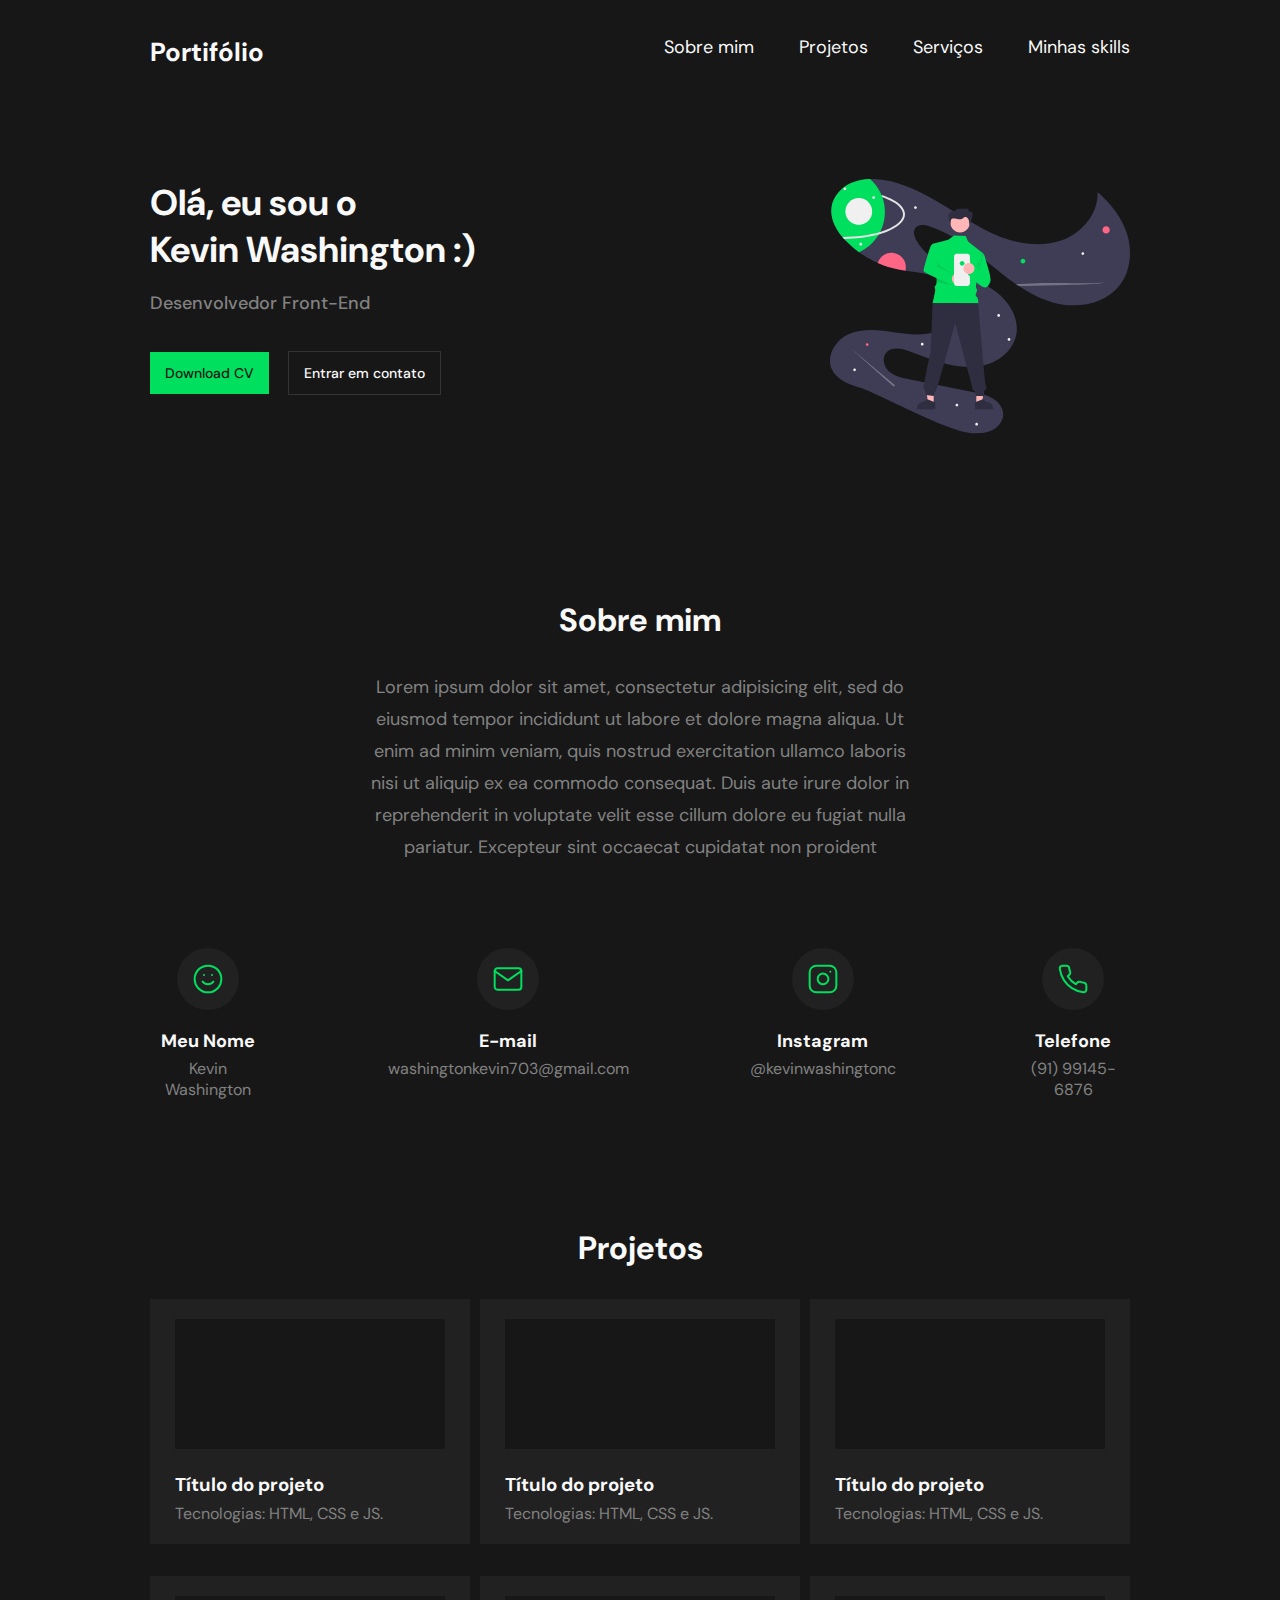
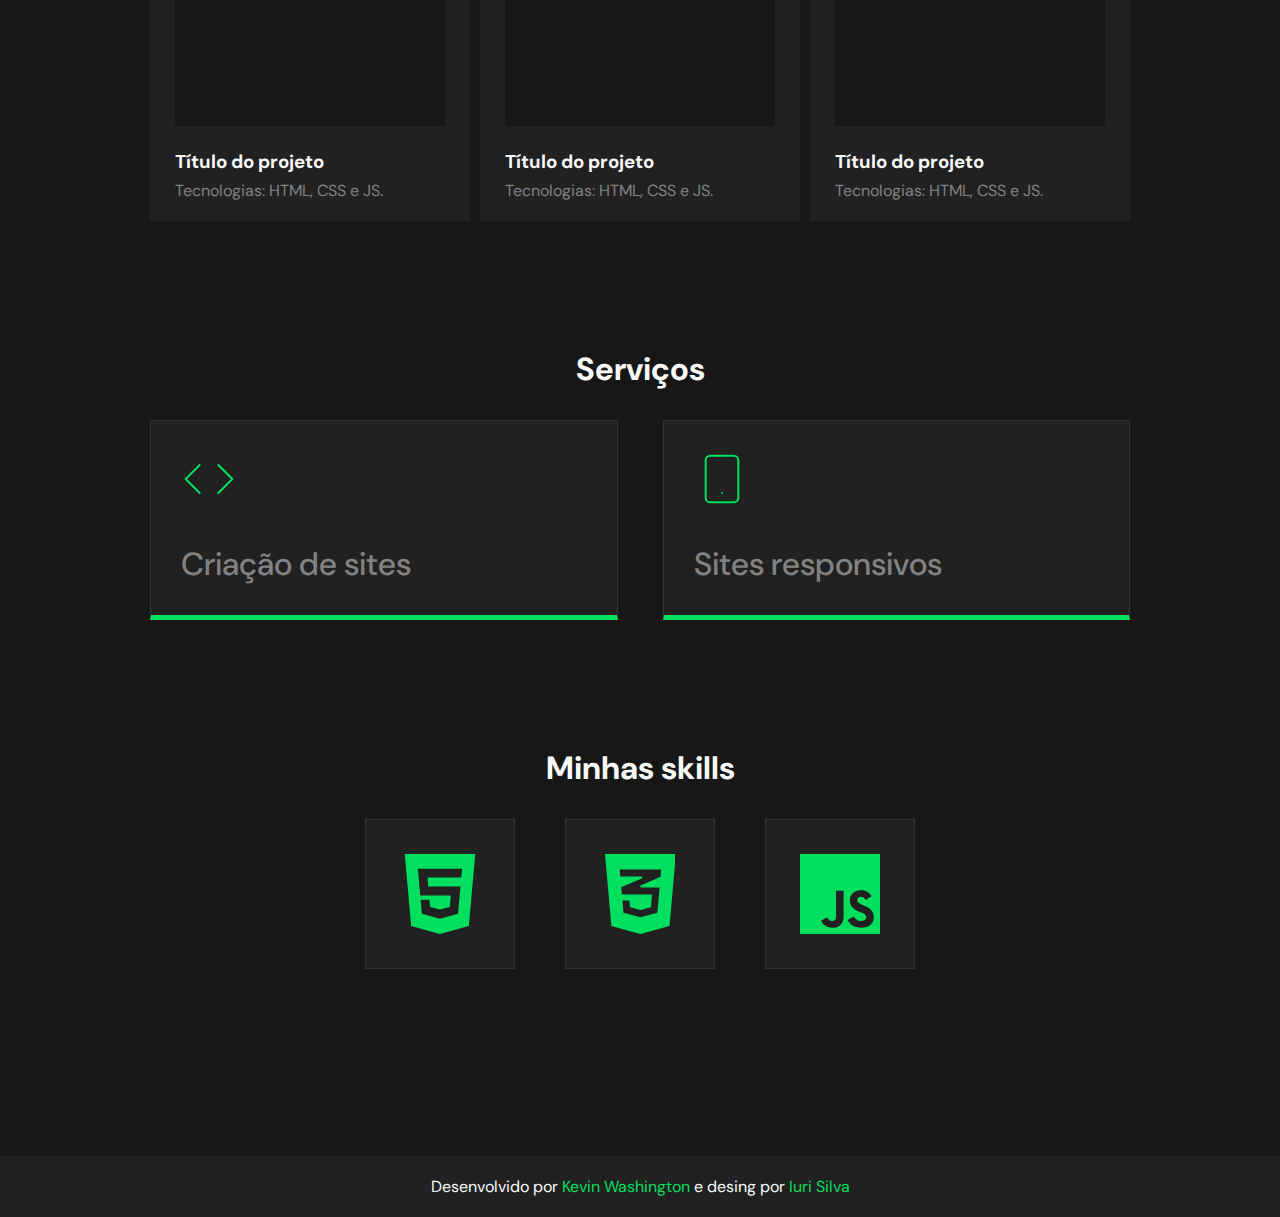
==== desafio9/index.html @ eeb099f7 "Desktop Version" ====
<!DOCTYPE html>
<html lang="pt-br">
    <head>
        <meta charset="UTF-8">
        <meta http-equiv="X-UA-Compatible" content="IE=edge">
        <meta name="viewport" content="width=device-width, initial-scale=1.0">
        <title>Portifólio</title>
        <link rel="stylesheet" href="./assets/css/style.css">
    </head>
    <body>
        <header>
            <div class="container">
                <div class="logo">
                    <a href="#">Portifólio</a>
                </div>
                <div class="menu">
                    <ul>
                        <li><a href="#">Sobre mim</a></li>
                        <li><a href="#">Projetos</a></li>
                        <li><a href="#">Serviços</a></li>
                        <li><a href="#">Minhas skills</a></li>
                    </ul>
                </div>
            </div>
        </header>
        <main>
            <div class="container">
                <section class="banner">
                    <div class="left">
                        <h1>Olá, eu sou o <br> Kevin Washington :)</h1>
                        <p>Desenvolvedor Front-End</p>
                        <div class="banner--buttons">
                            <a href="#">Download CV</a>
                            <a href="#">Entrar em contato</a>
                        </div>
                    </div>
                    <div class="right">
                        <svg width="300" height="255" viewBox="0 0 300 255" fill="none" xmlns="http://www.w3.org/2000/svg">
                            <g clip-path="url(#clip0_13190_20)">
                            <path d="M289.501 106.533C274.498 125.718 246.189 130.112 222.766 123.43C215.101 121.19 207.708 118.112 200.718 114.251C196.658 112.046 192.695 109.628 188.814 107.051C187.858 106.42 186.903 105.779 185.958 105.125C185.314 104.684 184.672 104.239 184.032 103.787C176.016 98.1477 168.314 91.9608 160.741 85.8095C141.837 70.4539 122.415 54.6256 99.189 47.2991C94.404 45.7904 88.2138 45.0846 85.2547 49.138C82.6874 52.6572 84.2543 57.6397 86.4267 61.4147C94.4849 75.3976 109.112 84.2264 123.752 91.0155C138.392 97.8046 153.9 103.305 166.627 113.231C179.353 123.158 189.069 138.934 186.466 154.86C184.223 168.583 173.018 179.733 159.99 184.593C146.962 189.449 132.432 188.773 118.889 185.619C105.347 182.463 92.4906 176.956 79.4206 172.209C71.5405 169.344 61.2388 167.363 56.01 173.919C51.5942 179.458 54.1323 188.196 59.5098 192.807C64.8873 197.417 72.1654 198.961 79.1098 200.347C100.672 204.653 122.234 208.958 143.796 213.261C150.41 214.579 157.18 215.958 162.942 219.468C168.705 222.974 173.354 229.099 173.189 235.843C173.024 242.49 168.158 248.363 162.195 251.306C156.234 254.245 149.351 254.698 142.711 254.381C117.828 253.19 46.4885 213.656 29.3782 208.603C18.3835 205.359 6.36263 200.593 1.72639 190.11C-4.04615 177.059 5.45287 161.27 18.4191 155.31C31.3822 149.346 46.4108 150.667 60.5394 152.674C74.668 154.681 89.2627 157.236 103.016 153.422C116.769 149.608 129.369 137.176 128.013 122.97C126.831 110.609 115.697 101.295 103.98 97.1894C94.8087 93.9745 85.0507 93.1004 75.4159 91.6532C72.7416 91.255 70.0772 90.8082 67.4386 90.2579C60.6812 88.8421 54.0896 86.7263 47.7706 83.9447C41.1396 81.0319 34.84 77.4165 28.98 73.1605C24.306 69.7708 19.9381 65.9781 15.9263 61.8259C15.3144 61.1913 14.7089 60.5428 14.11 59.8801C13.5402 59.2456 12.9768 58.5981 12.4265 57.9376C5.26509 49.3808 -0.0251454 38.8427 1.56137 27.984C3.14441 17.1545 11.5848 8.13795 21.6341 3.80613C27.4422 1.30352 33.7068 0.183336 40.0491 0.0214599C44.6866 -0.0712236 49.3228 0.262568 53.8992 1.01862C75.0759 4.40508 94.4816 14.694 112.809 25.8343C131.134 36.9746 148.992 49.2028 168.912 57.1444C188.833 65.0893 211.509 68.4531 231.717 61.269C251.926 54.0882 268.528 34.4947 267.541 13.0719C280.944 24.6137 292.334 39.1211 297.378 56.0728C302.422 73.0245 300.395 92.5986 289.501 106.533Z" fill="#3F3D56"/>
                            <path d="M192.928 84.3932C194.229 84.3932 195.284 83.3383 195.284 82.037C195.284 80.7357 194.229 79.6808 192.928 79.6808C191.627 79.6808 190.572 80.7357 190.572 82.037C190.572 83.3383 191.627 84.3932 192.928 84.3932Z" fill="#00DF5E"/>
                            <path d="M276.132 54.5996C278.144 54.5996 279.775 52.9686 279.775 50.9567C279.775 48.9448 278.144 47.3138 276.132 47.3138C274.121 47.3138 272.49 48.9448 272.49 50.9567C272.49 52.9686 274.121 54.5996 276.132 54.5996Z" fill="#FF6584"/>
                            <path d="M37.2027 166.911C37.9461 166.911 38.5487 166.309 38.5487 165.565C38.5487 164.822 37.9461 164.219 37.2027 164.219C36.4594 164.219 35.8568 164.822 35.8568 165.565C35.8568 166.309 36.4594 166.911 37.2027 166.911Z" fill="#FF6584"/>
                            <path d="M75.8368 88.1892C75.8377 89.3567 75.6964 90.52 75.416 91.6533C72.7417 91.2551 70.0773 90.8083 67.4387 90.2579C60.6813 88.8422 54.0897 86.7264 47.7707 83.9448C48.7869 80.6639 50.9458 77.8561 53.8555 76.0311C56.7652 74.2061 60.2328 73.485 63.6289 73.9986C67.0249 74.5122 70.1242 76.2264 72.3642 78.8302C74.6042 81.4339 75.8363 84.7545 75.8368 88.1892Z" fill="#FF6584"/>
                            <path d="M252.822 75.9673C253.582 75.9673 254.199 75.351 254.199 74.5907C254.199 73.8304 253.582 73.2141 252.822 73.2141C252.062 73.2141 251.446 73.8304 251.446 74.5907C251.446 75.351 252.062 75.9673 252.822 75.9673Z" fill="#F0F0F0"/>
                            <path d="M126.882 227.484C127.643 227.484 128.259 226.867 128.259 226.107C128.259 225.347 127.643 224.73 126.882 224.73C126.122 224.73 125.506 225.347 125.506 226.107C125.506 226.867 126.122 227.484 126.882 227.484Z" fill="#F0F0F0"/>
                            <path d="M146.631 246.585C147.391 246.585 148.008 245.969 148.008 245.208C148.008 244.448 147.391 243.832 146.631 243.832C145.871 243.832 145.255 244.448 145.255 245.208C145.255 245.969 145.871 246.585 146.631 246.585Z" fill="#F0F0F0"/>
                            <path d="M24.5764 192.195C25.3366 192.195 25.9529 191.578 25.9529 190.818C25.9529 190.058 25.3366 189.441 24.5764 189.441C23.8161 189.441 23.1998 190.058 23.1998 190.818C23.1998 191.578 23.8161 192.195 24.5764 192.195Z" fill="#F0F0F0"/>
                            <path d="M92.2407 166.618C93.001 166.618 93.6173 166.002 93.6173 165.242C93.6173 164.481 93.001 163.865 92.2407 163.865C91.4804 163.865 90.8641 164.481 90.8641 165.242C90.8641 166.002 91.4804 166.618 92.2407 166.618Z" fill="#F0F0F0"/>
                            <path d="M85.4419 29.9943C86.2022 29.9943 86.8185 29.3779 86.8185 28.6177C86.8185 27.8574 86.2022 27.2411 85.4419 27.2411C84.6817 27.2411 84.0653 27.8574 84.0653 28.6177C84.0653 29.3779 84.6817 29.9943 85.4419 29.9943Z" fill="#F0F0F0"/>
                            <path d="M168.646 137.804C169.407 137.804 170.023 137.188 170.023 136.427C170.023 135.667 169.407 135.051 168.646 135.051C167.886 135.051 167.27 135.667 167.27 136.427C167.27 137.188 167.886 137.804 168.646 137.804Z" fill="#F0F0F0"/>
                            <path d="M179.007 161.762C179.767 161.762 180.383 161.146 180.383 160.385C180.383 159.625 179.767 159.009 179.007 159.009C178.246 159.009 177.63 159.625 177.63 160.385C177.63 161.146 178.246 161.762 179.007 161.762Z" fill="#F0F0F0"/>
                            <path d="M54.9224 33.0119C54.9325 39.9624 53.2902 46.8158 50.1309 53.0069C49.7133 53.8227 49.2708 54.6246 48.8035 55.4124C44.177 63.2253 37.2551 69.4226 28.9801 73.1605C24.3061 69.7709 19.9382 65.9781 15.9264 61.8259C15.3145 61.1914 14.709 60.5428 14.1101 59.8802C13.5403 59.2456 12.9769 58.5981 12.4266 57.9376C5.26519 49.3808 -0.0250406 38.8427 1.56148 27.984C3.14451 17.1545 11.5849 8.13796 21.6342 3.80614C27.4423 1.30353 33.7069 0.183361 40.0492 0.0214844C45.0082 4.40091 48.9176 9.84065 51.4874 15.9372C51.8112 16.7045 52.109 17.4815 52.3907 18.2682C54.0709 23.002 54.9272 27.9888 54.9224 33.0119Z" fill="#00DF5E"/>
                            <path d="M74.9951 35.2781C74.9951 42.0219 68.41 48.2768 56.4506 52.8968C54.058 53.8227 51.497 54.6612 48.8035 55.4123C38.7218 58.2225 26.7235 59.7798 14.1101 59.8801C13.5403 59.2456 12.9769 58.5981 12.4266 57.9376C12.5626 57.9408 12.6985 57.9408 12.8345 57.9408C26.5325 57.9408 39.528 56.2055 50.1309 53.0068C52.0895 52.4144 53.9674 51.7733 55.7512 51.0838C66.7459 46.8394 73.0525 41.0766 73.0525 35.2781C73.0525 29.4797 66.7458 23.7202 55.7512 19.4725C54.6634 19.0516 53.5433 18.6502 52.3907 18.2682C52.109 17.4814 51.8112 16.7044 51.4874 15.9371C53.2097 16.4746 54.8641 17.0487 56.4506 17.6595C68.41 22.2794 74.9951 28.5376 74.9951 35.2781Z" fill="#E4E4E4"/>
                            <path d="M14.8638 11.2167C15.624 11.2167 16.2404 10.6004 16.2404 9.84009C16.2404 9.07982 15.624 8.4635 14.8638 8.4635C14.1035 8.4635 13.4872 9.07982 13.4872 9.84009C13.4872 10.6004 14.1035 11.2167 14.8638 11.2167Z" fill="#F0F0F0"/>
                            <path d="M43.6778 19.958C44.4381 19.958 45.0544 19.3417 45.0544 18.5814C45.0544 17.8212 44.4381 17.2048 43.6778 17.2048C42.9175 17.2048 42.3012 17.8212 42.3012 18.5814C42.3012 19.3417 42.9175 19.958 43.6778 19.958Z" fill="#F0F0F0"/>
                            <path d="M28.7851 45.8894C36.1784 45.8894 42.1718 39.896 42.1718 32.5028C42.1718 25.1095 36.1784 19.1161 28.7851 19.1161C21.3919 19.1161 15.3985 25.1095 15.3985 32.5028C15.3985 39.896 21.3919 45.8894 28.7851 45.8894Z" fill="#F0F0F0"/>
                            <path opacity="0.3" d="M276.004 103.354C272.999 104.241 266.375 104.895 259.091 105.296C251.81 105.694 243.823 105.869 235.936 106.038C222.131 106.335 208.327 106.634 194.525 106.934C192.627 106.976 190.724 107.015 188.814 107.051C187.859 106.42 186.904 105.779 185.958 105.125C187.651 105.134 189.345 105.125 191.025 105.092C198.203 104.95 204.279 104.39 211.201 104.124C221.853 103.713 233.352 104.037 244.454 104.202C255.555 104.37 268.204 104.309 276.004 103.354Z" fill="#F0F0F0"/>
                            <path opacity="0.3" d="M64.1302 205.411L20.1254 168.752L62.8754 206.879C62.9582 207.018 63.073 207.136 63.2103 207.222C63.3477 207.308 63.5037 207.361 63.6652 207.375C63.8268 207.388 63.9894 207.364 64.1394 207.302C64.2895 207.241 64.4227 207.144 64.5281 207.021C64.6334 206.898 64.7079 206.751 64.7452 206.593C64.7826 206.435 64.7818 206.271 64.7429 206.114C64.704 205.956 64.6281 205.81 64.5216 205.688C64.415 205.566 64.2809 205.471 64.1302 205.411H64.1302Z" fill="#F0F0F0"/>
                            <path d="M30.7277 66.5784C31.4879 66.5784 32.1042 65.9621 32.1042 65.2018C32.1042 64.4415 31.4879 63.8252 30.7277 63.8252C29.9674 63.8252 29.3511 64.4415 29.3511 65.2018C29.3511 65.9621 29.9674 66.5784 30.7277 66.5784Z" fill="#F0F0F0"/>
                            <path d="M146.342 224.709L152.036 224.708L154.745 202.746L146.341 202.746L146.342 224.709Z" fill="#FFB6B6"/>
                            <path d="M144.889 222.849L146.492 222.849L152.749 220.305L156.103 222.849H156.103C157.999 222.849 159.816 223.602 161.156 224.942C162.496 226.282 163.249 228.1 163.249 229.995V230.227L144.89 230.228L144.889 222.849Z" fill="#2F2E41"/>
                            <path d="M103.701 224.709L98.0068 224.708L95.298 202.746L103.702 202.746L103.701 224.709Z" fill="#FFB6B6"/>
                            <path d="M105.153 230.228L86.7933 230.227V229.995C86.7935 228.1 87.5464 226.282 88.8865 224.942C90.2266 223.602 92.0442 222.849 93.9394 222.849H93.9398L97.2935 220.305L103.551 222.849L105.153 222.849L105.153 230.228Z" fill="#2F2E41"/>
                            <path d="M124.103 56.3939L118.337 60.784L103.022 64.8399C103.022 64.8399 108.51 103.354 105.92 105.944C103.33 108.534 105.666 108.603 105.145 111.968C104.625 115.333 102.551 124.216 102.551 124.216H148.261C148.261 124.216 148.629 118.695 146.376 117.499C144.123 116.304 148.453 110.724 146.612 109.791C144.77 108.858 147.36 100.764 147.36 100.764L152.973 74.2647L138.044 62.5838L135.773 57.1131L124.103 56.3939Z" fill="#00DF5E"/>
                            <path d="M131.296 90.8094C132.398 90.8094 133.291 89.9163 133.291 88.8146C133.291 87.7129 132.398 86.8198 131.296 86.8198C130.195 86.8198 129.302 87.7129 129.302 88.8146C129.302 89.9163 130.195 90.8094 131.296 90.8094Z" fill="#F2F2F2"/>
                            <path d="M102.551 124.216L100.666 172.753C100.666 172.753 92.5273 208.602 93.941 209.545C95.3547 210.487 95.9536 216.107 95.9536 216.107L103.965 217.049C103.965 217.049 103.965 213.279 105.85 211.866C107.735 210.452 125.17 144.008 125.17 144.008L142.18 208.25C142.18 208.25 142.606 211.866 144.02 211.866C145.433 211.866 145.905 217.049 145.905 217.049H153.916V211.866C153.916 211.866 157.515 210.724 156.102 206.955C154.688 203.185 148.261 124.216 148.261 124.216H102.551Z" fill="#2F2E41"/>
                            <path d="M130.09 53.5015C135.425 53.5015 139.75 49.1764 139.75 43.8411C139.75 38.5059 135.425 34.1808 130.09 34.1808C124.754 34.1808 120.429 38.5059 120.429 43.8411C120.429 49.1764 124.754 53.5015 130.09 53.5015Z" fill="#FFB6B6"/>
                            <path opacity="0.1" d="M146.611 87.2235L148.496 88.6374L149.439 82.0399L146.611 87.2235Z" fill="black"/>
                            <path d="M103.926 64.8024C103.926 64.8024 101.569 64.3312 100.156 68.5723C98.742 72.8135 93.5584 88.8355 93.5584 91.6629C93.5584 94.4903 125.84 106.966 125.84 106.966L122.481 95.1824L107.695 87.4218L103.926 64.8024Z" fill="#00DF5E"/>
                            <path d="M127.337 105.219C130.377 105.219 132.841 102.755 132.841 99.7149C132.841 96.6752 130.377 94.2111 127.337 94.2111C124.298 94.2111 121.833 96.6752 121.833 99.7149C121.833 102.755 124.298 105.219 127.337 105.219Z" fill="#FFB6B6"/>
                            <path opacity="0.1" d="M107.265 81.5847L107.696 87.4217L121.368 94.598L109.207 86.441L107.265 81.5847Z" fill="black"/>
                            <path d="M140.133 82.4169H139.956V77.558C139.956 77.1887 139.883 76.823 139.742 76.4818C139.6 76.1406 139.393 75.8306 139.132 75.5694C138.871 75.3083 138.561 75.1011 138.22 74.9598C137.878 74.8185 137.513 74.7457 137.143 74.7457H126.849C126.48 74.7457 126.114 74.8185 125.773 74.9598C125.432 75.1011 125.122 75.3083 124.86 75.5694C124.599 75.8305 124.392 76.1406 124.251 76.4818C124.109 76.823 124.037 77.1887 124.037 77.558V104.215C124.037 104.584 124.109 104.95 124.251 105.291C124.392 105.632 124.599 105.942 124.86 106.203C125.122 106.464 125.432 106.672 125.773 106.813C126.114 106.954 126.48 107.027 126.849 107.027H137.143C137.513 107.027 137.878 106.954 138.22 106.813C138.561 106.672 138.871 106.464 139.132 106.203C139.393 105.942 139.6 105.632 139.742 105.291C139.883 104.95 139.956 104.584 139.956 104.215V85.8757H140.133V82.4169Z" fill="#F0F0F0"/>
                            <path d="M152.973 74.2646C152.973 74.2646 154.387 75.2071 155.329 79.4483C156.272 83.6894 162.398 99.7114 160.042 103.481C157.686 107.251 156.99 111.275 148.979 105.62L137.894 95.4703L145.905 87.9305L149.203 90.2867L152.973 74.2646Z" fill="#00DF5E"/>
                            <path d="M132.122 86.6265C133.423 86.6265 134.478 85.5717 134.478 84.2704C134.478 82.9691 133.423 81.9142 132.122 81.9142C130.821 81.9142 129.766 82.9691 129.766 84.2704C129.766 85.5717 130.821 86.6265 132.122 86.6265Z" fill="#00DF5E"/>
                            <path d="M138.943 94.9361C141.982 94.9361 144.447 92.4719 144.447 89.4323C144.447 86.3926 141.982 83.9285 138.943 83.9285C135.903 83.9285 133.439 86.3926 133.439 89.4323C133.439 92.4719 135.903 94.9361 138.943 94.9361Z" fill="#FFB6B6"/>
                            <path opacity="0.1" d="M107.005 99.2012L122.805 106.19L106.566 103.016L107.005 99.2012Z" fill="black"/>
                            <path d="M120.343 45.7662L119.017 40.7183C118.671 39.4012 118.322 38.0575 118.4 36.6979C118.477 35.3383 119.054 33.9353 120.2 33.1987C121.345 32.4622 123.094 32.6361 123.831 33.7813C123.971 31.9528 125.634 30.5463 127.399 30.0481C129.164 29.5498 131.038 29.7469 132.869 29.8309C134.701 29.915 136.635 29.8563 138.216 28.9272C138.336 29.2887 138.329 29.6807 138.194 30.0371C138.059 30.3934 137.805 30.6922 137.475 30.8831C137.868 30.9904 138.287 30.9443 138.647 30.7543C139.008 30.5642 139.282 30.2443 139.416 29.8594C139.428 30.9184 139.037 31.9422 138.321 32.7231C139.004 32.3846 139.787 32.3121 140.52 32.5196C141.253 32.7271 141.882 33.1998 142.286 33.8458C143.093 35.2446 142.641 37.0014 142.169 38.5457L139.746 46.472C139.378 45.2671 139.309 43.995 139.112 42.7507C138.916 41.5064 138.566 40.2357 137.745 39.2807C136.923 38.3256 135.528 37.7724 134.361 38.2467C133.706 38.5127 133.207 39.0525 132.616 39.4399C131.403 40.2348 129.86 40.3488 128.419 40.187C126.978 40.0253 125.574 39.6149 124.133 39.451C123.231 39.3484 122.224 39.3756 121.543 39.9765C121.075 40.4629 120.766 41.0802 120.657 41.7465C120.335 43.0745 120.209 44.4422 120.282 45.8066" fill="#2F2E41"/>
                            </g>
                            <defs>
                            <clipPath id="clip0_13190_20">
                            <rect width="300" height="254.468" fill="white"/>
                            </clipPath>
                            </defs>
                        </svg>
                    </div>
                </section>
                <section class="about">
                    <h2>Sobre mim</h2>
                    <p>Lorem ipsum dolor sit amet, consectetur adipisicing elit, sed do eiusmod tempor incididunt ut labore et dolore magna aliqua. Ut enim ad minim veniam, quis nostrud exercitation ullamco laboris nisi ut aliquip ex ea commodo consequat. Duis aute irure dolor in reprehenderit in voluptate velit esse cillum dolore eu fugiat nulla pariatur. Excepteur sint occaecat cupidatat non proident</p>
                </section>
                <section class="contact">
                    <div class="info-card">
                        <div class="svg">
                            <svg width="32" height="32" viewBox="0 0 32 32" fill="none" xmlns="http://www.w3.org/2000/svg">
                                <path d="M16 29.3333C23.3638 29.3333 29.3333 23.3638 29.3333 16C29.3333 8.63619 23.3638 2.66666 16 2.66666C8.63619 2.66666 2.66666 8.63619 2.66666 16C2.66666 23.3638 8.63619 29.3333 16 29.3333Z" stroke="#00DF5E" stroke-width="2" stroke-linecap="round" stroke-linejoin="round"/>
                                <path d="M10.6667 18.6667C10.6667 18.6667 12.6667 21.3333 16 21.3333C19.3333 21.3333 21.3333 18.6667 21.3333 18.6667" stroke="#00DF5E" stroke-width="2" stroke-linecap="round" stroke-linejoin="round"/>
                                <path d="M12 12H12.0133" stroke="#00DF5E" stroke-width="2" stroke-linecap="round" stroke-linejoin="round"/>
                                <path d="M20 12H20.0133" stroke="#00DF5E" stroke-width="2" stroke-linecap="round" stroke-linejoin="round"/>
                            </svg>
                        </div>
                        <h3>Meu Nome</h3>
                        <p>Kevin Washington</p>
                    </div>
                    <div class="info-card">
                        <div class="svg">
                            <svg width="32" height="32" viewBox="0 0 32 32" fill="none" xmlns="http://www.w3.org/2000/svg">
                                <path d="M5.33333 5.33334H26.6667C28.1333 5.33334 29.3333 6.53334 29.3333 8.00001V24C29.3333 25.4667 28.1333 26.6667 26.6667 26.6667H5.33333C3.86666 26.6667 2.66666 25.4667 2.66666 24V8.00001C2.66666 6.53334 3.86666 5.33334 5.33333 5.33334Z" stroke="#00DF5E" stroke-width="2" stroke-linecap="round" stroke-linejoin="round"/>
                                <path d="M29.3333 8L16 17.3333L2.66666 8" stroke="#00DF5E" stroke-width="2" stroke-linecap="round" stroke-linejoin="round"/>
                            </svg>
                        </div>
                        <h3>E-mail</h3>
                        <p>washingtonkevin703@gmail.com</p>
                    </div>
                    <div class="info-card">
                        <div class="svg">
                            <svg width="32" height="32" viewBox="0 0 32 32" fill="none" xmlns="http://www.w3.org/2000/svg">
                                <path d="M22.6667 2.66666H9.33333C5.65143 2.66666 2.66666 5.65142 2.66666 9.33332V22.6667C2.66666 26.3486 5.65143 29.3333 9.33333 29.3333H22.6667C26.3486 29.3333 29.3333 26.3486 29.3333 22.6667V9.33332C29.3333 5.65142 26.3486 2.66666 22.6667 2.66666Z" stroke="#00DF5E" stroke-width="2" stroke-linecap="round" stroke-linejoin="round"/>
                                <path d="M21.3333 15.16C21.4979 16.2697 21.3083 17.403 20.7917 18.3987C20.275 19.3944 19.4575 20.2019 18.4555 20.7062C17.4535 21.2106 16.3179 21.3861 15.2104 21.2079C14.1028 21.0297 13.0797 20.5068 12.2864 19.7136C11.4932 18.9203 10.9703 17.8972 10.7921 16.7896C10.6139 15.6821 10.7894 14.5465 11.2938 13.5445C11.7981 12.5425 12.6056 11.725 13.6013 11.2083C14.597 10.6917 15.7303 10.5021 16.84 10.6667C17.9719 10.8345 19.0198 11.362 19.8289 12.1711C20.638 12.9802 21.1655 14.0281 21.3333 15.16Z" stroke="#00DF5E" stroke-width="2" stroke-linecap="round" stroke-linejoin="round"/>
                                <path d="M23.3333 8.66666H23.3467" stroke="#00DF5E" stroke-width="2" stroke-linecap="round" stroke-linejoin="round"/>
                            </svg>
                        </div>
                        <h3>Instagram</h3>
                        <p>@kevinwashingtonc</p>  
                    </div>
                    <div class="info-card">
                        <div class="svg">
                            <svg width="32" height="32" viewBox="0 0 32 32" fill="none" xmlns="http://www.w3.org/2000/svg">
                                <path d="M29.3333 22.56V26.56C29.3348 26.9313 29.2588 27.2989 29.11 27.6391C28.9612 27.9794 28.743 28.2848 28.4694 28.5358C28.1958 28.7869 27.8727 28.978 27.521 29.0969C27.1692 29.2159 26.7965 29.2601 26.4266 29.2267C22.3238 28.7809 18.3826 27.3789 14.92 25.1333C11.6984 23.0862 8.9671 20.3549 6.91998 17.1333C4.66662 13.6549 3.26431 9.69466 2.82665 5.57333C2.79333 5.20462 2.83715 4.83301 2.95532 4.48216C3.07348 4.13132 3.26341 3.80892 3.513 3.53549C3.7626 3.26207 4.06639 3.04361 4.40504 2.89403C4.74368 2.74444 5.10977 2.66701 5.47998 2.66666H9.47998C10.1271 2.6603 10.7544 2.88944 11.245 3.31137C11.7356 3.73331 12.0561 4.31926 12.1466 4.96C12.3155 6.24009 12.6286 7.49697 13.08 8.70666C13.2594 9.1839 13.2982 9.70255 13.1919 10.2012C13.0855 10.6998 12.8385 11.1575 12.48 11.52L10.7866 13.2133C12.6847 16.5514 15.4486 19.3153 18.7866 21.2133L20.48 19.52C20.8425 19.1615 21.3002 18.9145 21.7988 18.8081C22.2974 18.7018 22.8161 18.7406 23.2933 18.92C24.503 19.3714 25.7599 19.6845 27.04 19.8533C27.6877 19.9447 28.2792 20.2709 28.702 20.77C29.1249 21.269 29.3495 21.9061 29.3333 22.56Z" stroke="#00DF5E" stroke-width="2" stroke-linecap="round" stroke-linejoin="round"/>
                            </svg>
                        </div>
                        <h3>Telefone</h3>
                        <p>(91) 99145-6876</p>
                    </div>
                </section>
                <section class="projects">
                    <h2>Projetos</h2>
                    <div class="project--cards">
                        <div class="project--card">
                            <div class="project-img"></div>
                            <h3>Título do projeto</h3>
                            <p>Tecnologias: HTML, CSS e JS.</p>
                        </div>
                        <div class="project--card">
                            <div class="project-img"></div>
                            <h3>Título do projeto</h3>
                            <p>Tecnologias: HTML, CSS e JS.</p>
                        </div>
                        <div class="project--card">
                            <div class="project-img"></div>
                            <h3>Título do projeto</h3>
                            <p>Tecnologias: HTML, CSS e JS.</p>
                        </div>
                        <div class="project--card">
                            <div class="project-img"></div>
                            <h3>Título do projeto</h3>
                            <p>Tecnologias: HTML, CSS e JS.</p>
                        </div>
                        <div class="project--card">
                            <div class="project-img"></div>
                            <h3>Título do projeto</h3>
                            <p>Tecnologias: HTML, CSS e JS.</p>
                        </div>
                        <div class="project--card">
                            <div class="project-img"></div>
                            <h3>Título do projeto</h3>
                            <p>Tecnologias: HTML, CSS e JS.</p>
                        </div>
                    </div>
                </section>
                <section class="services">
                    <h2>Serviços</h2>
                    <div class="service--cards">
                        <div class="service--card">
                            <svg width="56" height="56" viewBox="0 0 56 56" fill="none" xmlns="http://www.w3.org/2000/svg">
                                <path d="M37.3333 42L51.3333 28L37.3333 14" stroke="#00DF5E" stroke-width="2" stroke-linecap="round" stroke-linejoin="round"/>
                                <path d="M18.6667 14L4.66675 28L18.6667 42" stroke="#00DF5E" stroke-width="2" stroke-linecap="round" stroke-linejoin="round"/>
                            </svg>
                            <p>Criação de sites</p>
                        </div>
                        <div class="service--card">
                            <svg width="56" height="56" viewBox="0 0 56 56" fill="none" xmlns="http://www.w3.org/2000/svg">
                                <path d="M39.6667 4.66663H16.3334C13.7561 4.66663 11.6667 6.75596 11.6667 9.33329V46.6666C11.6667 49.244 13.7561 51.3333 16.3334 51.3333H39.6667C42.2441 51.3333 44.3334 49.244 44.3334 46.6666V9.33329C44.3334 6.75596 42.2441 4.66663 39.6667 4.66663Z" stroke="#00DF5E" stroke-width="2" stroke-linecap="round" stroke-linejoin="round"/>
                                <path d="M28 42H28.0233" stroke="#00DF5E" stroke-width="2" stroke-linecap="round" stroke-linejoin="round"/>
                            </svg>
                            <p>Sites responsivos</p>
                        </div>
                    </div>
                </section>
                <section class="skills">
                    <h2>Minhas skills</h2>
                    <div class="skill--cards">
                        <div class="skill--card">
                            <svg width="72" height="80" viewBox="0 0 72 80" fill="none" xmlns="http://www.w3.org/2000/svg">
                                <path d="M0.726624 0L7.14662 72L35.9566 80L64.8416 71.99L71.2716 0H0.731624H0.726624ZM57.2966 23.55H23.5066L24.3116 32.595H56.4966L54.0716 59.705L35.9566 64.725L17.8666 59.705L16.6316 45.835H25.4966L26.1266 52.885L35.9616 55.535L35.9816 55.53L45.8216 52.875L46.8416 41.425H16.2366L13.8566 14.72H58.0916L57.3016 23.55H57.2966Z" fill="#00DF5E"/>
                            </svg>
                        </div>
                        <div class="skill--card">
                            <svg width="70" height="80" viewBox="0 0 70 80" fill="none" xmlns="http://www.w3.org/2000/svg">
                                <g clip-path="url(#clip0_13190_141)">
                                <path d="M64.5533 71.41L70.93 0H0L0.0833333 0.926667L6.36667 71.42L6.42 72.0067L35.1967 80H35.65L64.4933 72L64.5467 71.4133L64.5533 71.41ZM35.5267 15.5967H56.1367L55.5167 22.7967L35.1833 31.8367L35.5233 33.4633H54.6033L52.4067 58.6333L35.4533 63.3333L18.5067 58.64L17.44 46.5867H24.4167L24.9767 52.6967L25.03 53.29L35.3133 56.0233H35.7567L45.9267 53.1967L45.9767 52.6067L46.9367 41.32L47.0133 40.4H16.8567L16.2233 33.1567L37.2533 24.1533L36.92 22.52H15.32L14.7033 15.5867H35.5033L35.5267 15.5967Z" fill="#00DF5E"/>
                                </g>
                                <defs>
                                <clipPath id="clip0_13190_141">
                                <rect width="70" height="80" fill="white"/>
                                </clipPath>
                                </defs>
                            </svg>
                        </div>
                        <div class="skill--card">
                            <svg width="80" height="80" viewBox="0 0 80 80" fill="none" xmlns="http://www.w3.org/2000/svg">
                                <path fill-rule="evenodd" clip-rule="evenodd" d="M0 0H80V80H0V0ZM61.1567 67.0667C57.4467 67.0667 55.35 65.1333 53.74 62.5L47.63 66.05C49.8367 70.41 54.3467 73.7367 61.33 73.7367C68.47 73.7367 73.7867 70.03 73.7867 63.26C73.7867 56.9833 70.18 54.1933 63.7933 51.45L61.9133 50.6467C58.6867 49.2467 57.29 48.3367 57.29 46.08C57.29 44.2567 58.69 42.86 60.89 42.86C63.0467 42.86 64.4367 43.77 65.7267 46.08L71.58 42.3233C69.1033 37.9667 65.67 36.3033 60.89 36.3033C54.1767 36.3033 49.88 40.5967 49.88 46.2367C49.88 52.3533 53.48 55.25 58.9067 57.56L60.7867 58.3667C64.2167 59.8667 66.26 60.78 66.26 63.3567C66.26 65.51 64.27 67.0667 61.1567 67.0667ZM32.0233 67.0167C29.44 67.0167 28.3633 65.25 27.1833 63.15L21.0633 66.8567C22.8367 70.61 26.3233 73.7233 32.34 73.7233C39.0033 73.7233 43.5667 70.18 43.5667 62.3967V36.73H36.05V62.2967C36.05 66.0533 34.49 67.0167 32.02 67.0167H32.0233Z" fill="#00DF5E"/>
                            </svg>
                        </div>
                    </div>
                </section>
            </div>
        </main>
        <footer>
            <div class="container">
                Desenvolvido por <a href="https://github.com/KevinWashington">Kevin Washington</a> e desing por <a href="https://github.com/iuricode">Iuri Silva</a>
            </div>
        </footer>
    </body>
</html>
---- desafio9/assets/css/style.css ----
@import url('https://fonts.googleapis.com/css2?family=DM+Sans:ital,wght@0,400;0,500;0,700;1,400;1,500&display=swap');

:root {
    --gree-light: #00DF5E;
    --white: #F9F9F9;
    --gray: #828282;
    --gray-200: #333333;
    --gray-400: #212121;
    --dark: #171717;
}

* {
    padding: 0;
    margin: 0;
    box-sizing: border-box;
}

body {
    background-color: var(--dark);
    color: #F9F9F9;
    font-family: 'DM Sans', sans-serif;
}

p {
    color: var(--gray);
}

a {
    text-decoration: none;
    color: var(--white);
}

.container {
    padding-inline: 150px;
}

header .container {
    padding-block: 35px;
    display: flex;
    justify-content: space-between;
}

header .logo {
    font-weight: 700;
    font-size: 26px;
}

header ul {
    list-style: none;
    display: flex;
    gap: 45px;
    font-size: 18px;
}

main h2 {
    font-size: 32px;
    margin-bottom: 30px;
}

main .banner {
    padding-block: 75px 160px;
    display: flex;
    justify-content: space-between;
}

main .banner .left h1{
    font-weight: 700;
    font-size: 36px;
    margin-bottom: 18px;
}

main .banner .left p {
    font-weight: 500;
    font-size: 18px;
    margin-bottom: 47px;
}

main .banner .left .banner--buttons a{
    padding: 12px 15px;
    font-weight: 500;
    font-size: 14px;
}

main .banner .left .banner--buttons a:first-child {
    color: var(--dark);
    margin-right: 15px;
    background-color: var(--gree-light);
}

main .banner .left .banner--buttons a:last-child {
    border: 1px solid var(--gray-200);
}


main .about {
    margin: 0 auto;
    text-align: center;
    max-width: 745px;
    padding-inline: 100px;
}

main .about p {
    font-size: 18px;
    line-height: 32px;
}

main .contact {
    margin-block: 85px 127px;
    display: flex;
    justify-content: center;
    gap: 121px;
}

main .contact .info-card {
    text-align: center;
}

main .contact .info-card .svg {
    display: inline-flex;
    justify-content: center;
    align-items: center;
    background-color: var(--gray-400);
    padding: 15px;
    border-radius: 50%;
}

main .contact .info-card h3 {
    font-size: 18px;
    margin-block: 19px 5px;
}

main .contact .info-card p {
    font-size: 16px;
}

main .projects {
    text-align: center;
}

main .projects .project--cards {
    display: flex;
    justify-content: space-between;
    flex-wrap: wrap;
}

main .projects .project--card {
    margin-bottom: 32px;
    background-color: var(--gray-400);
    width: 25vw;
    min-width: 300px;
    padding: 20px 25px;
    text-align: left;
}

main .projects .project--card .project-img {
    background-color: var(--dark);
    width: 100%;
    height: 130px;
}

main .projects .project--card h3 {
    margin-block: 23px 6px;
}

main .services {
    margin-top: 95px;
    text-align: center;
}

main .services .service--cards {
    display: flex;
    justify-content: space-between;
    gap: 45px;
}

main .services .service--card {
    padding: 30px;
    flex: 1;
    display: flex;
    flex-direction: column;
    justify-content: space-between;
    align-items: flex-start;
    background-color: var(--gray-400);
    height: 200px;
    border: 1px solid var(--gray-200);
    border-bottom: 5px solid var(--gree-light);
}

main .services .service--card p {
    font-weight: 500;
    font-size: 32px;
    line-height: 42px;
}

main .skills {
    margin-block: 127px 187px;
    text-align: center;
}

main .skill--cards {
    display: flex;
    justify-content: center;
    gap: 50px;
}

main .skill--card {
    background-color: var(--gray-400);
    border: 1px solid var(--gray-200);
    display: flex;
    align-items: center;
    justify-content: center;
    width: 150px;
    height: 150px;
}

footer {
    background-color: var(--gray-400);
}

footer a {
    color: var(--gree-light);
}

footer .container {
    text-align: center;
    padding-block: 20px;
}
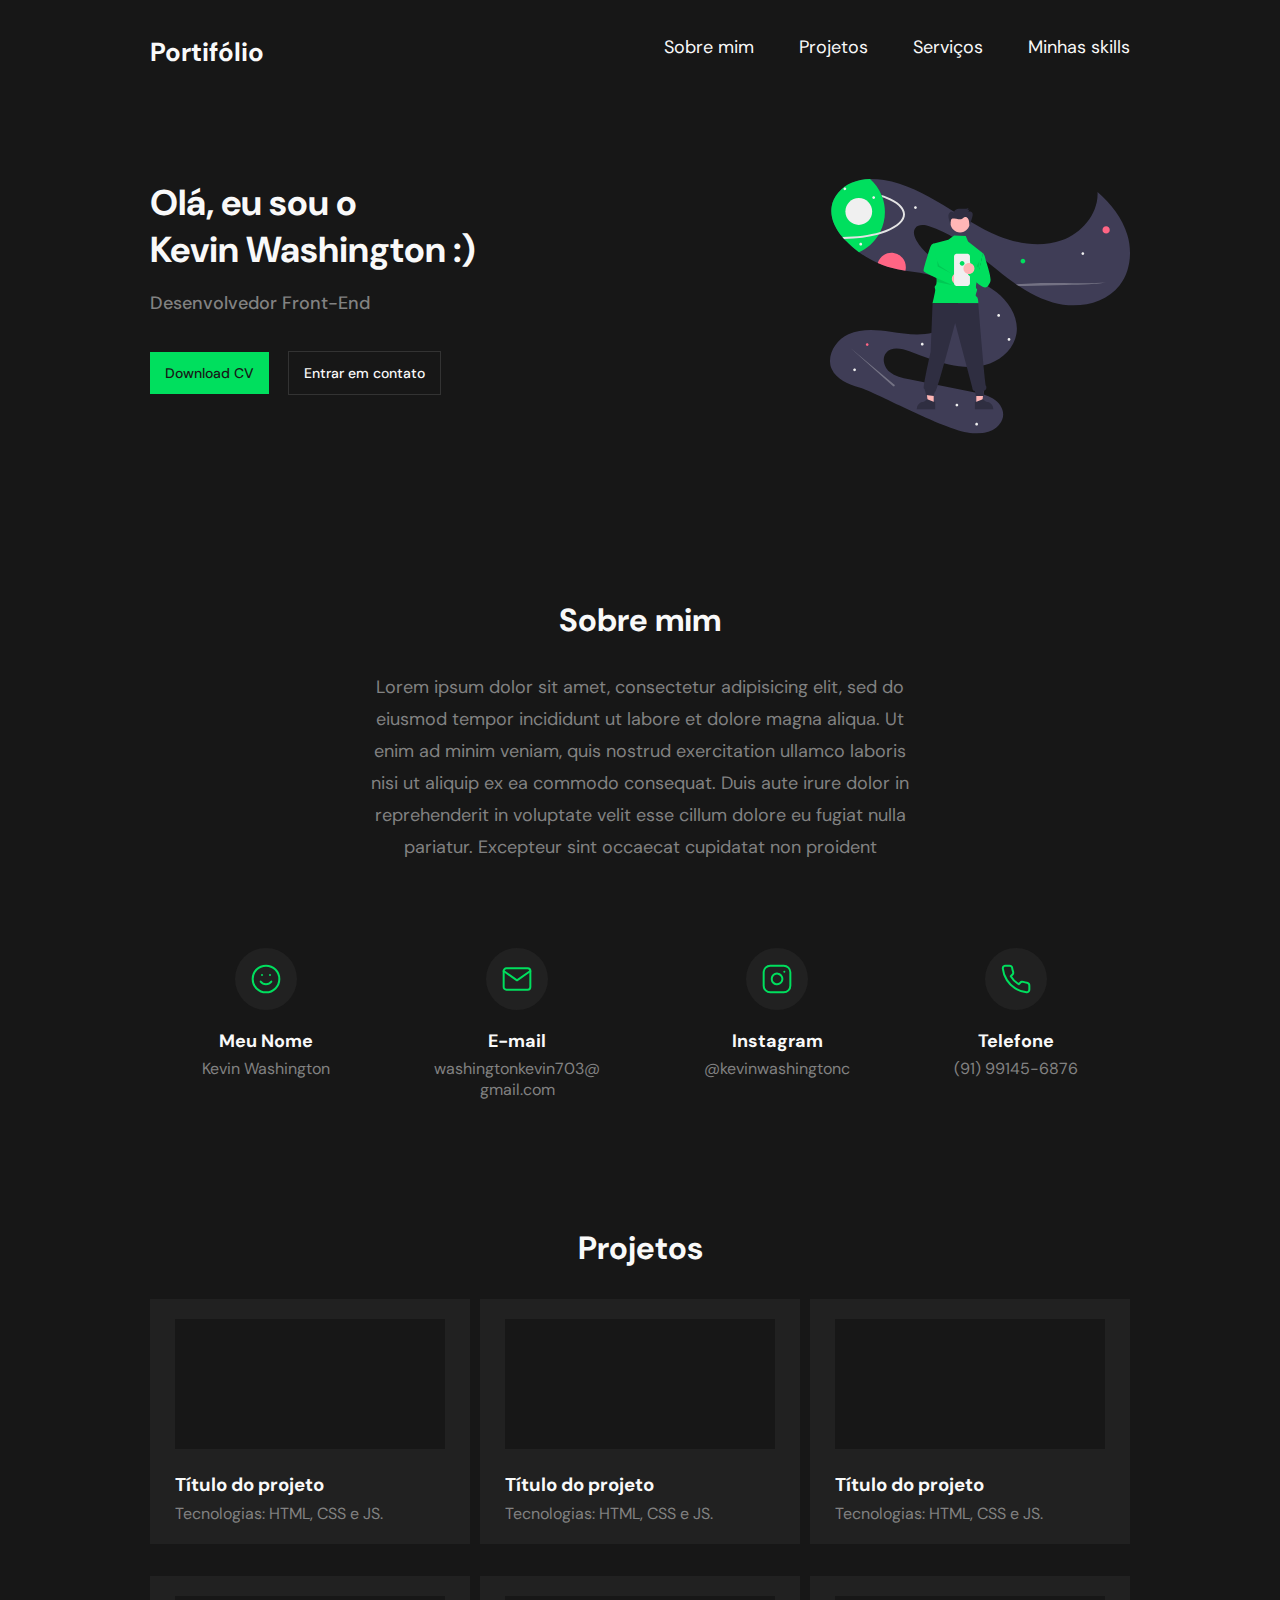
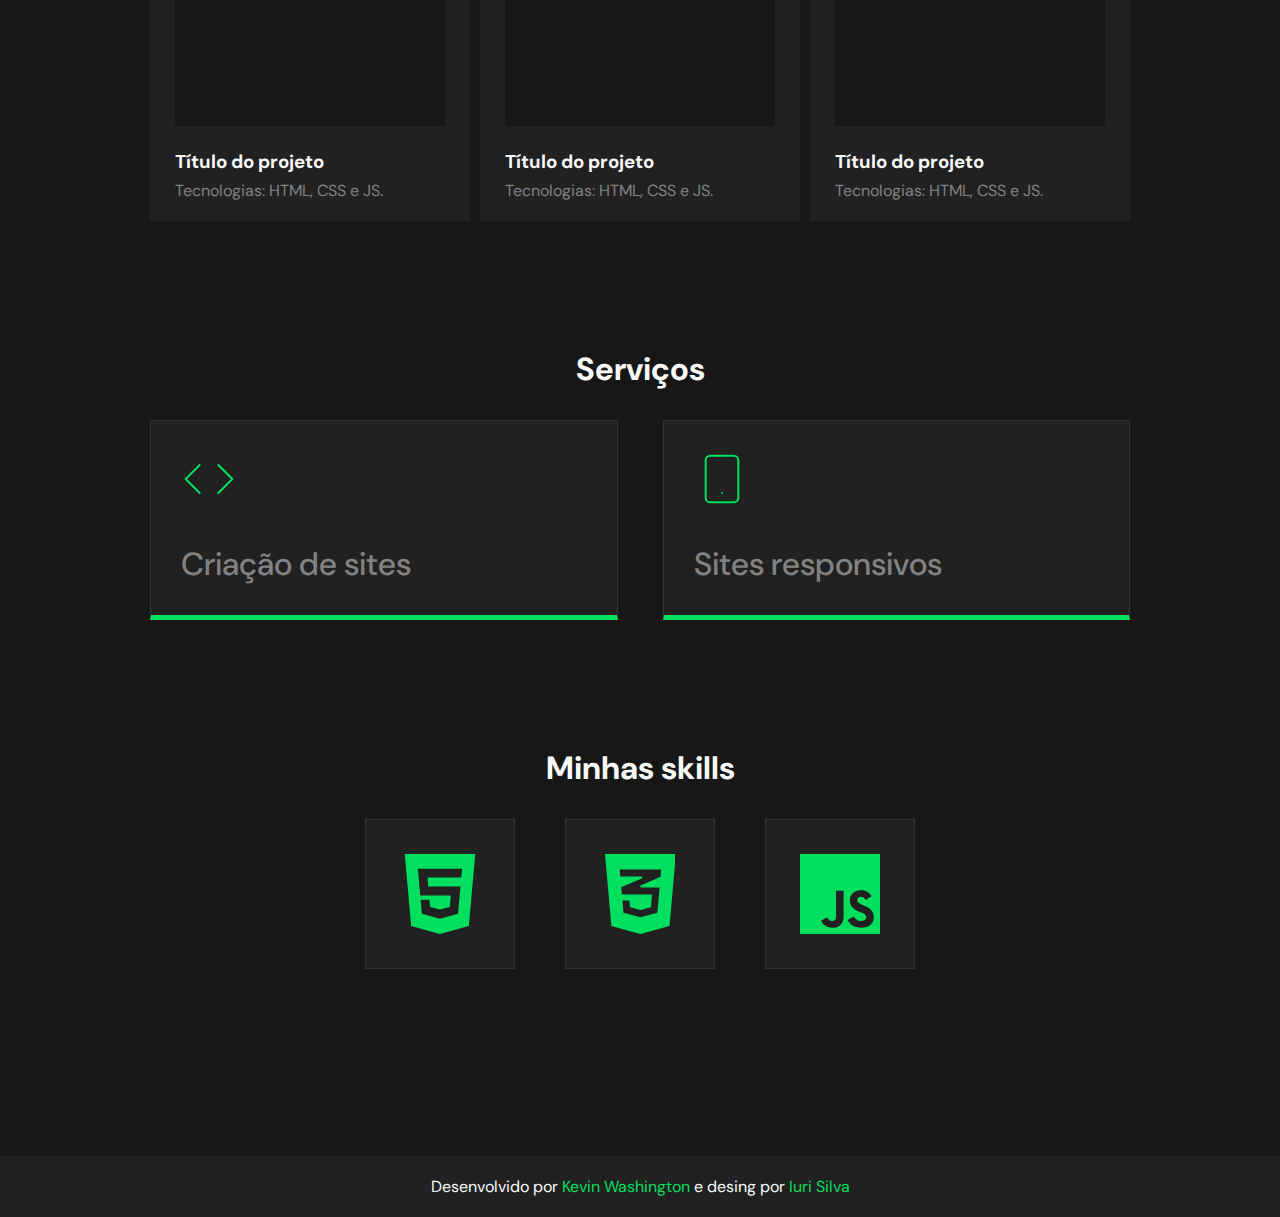
==== commit 75aa421f: "Add files via upload" ====
--- a/desafio9/index.html
+++ b/desafio9/index.html
@@ -13,7 +13,15 @@
                 <div class="logo">
                     <a href="#">Portifólio</a>
                 </div>
+                <div class="menu--opener">
+                    <svg width="28" height="11" viewBox="0 0 28 11" fill="none" xmlns="http://www.w3.org/2000/svg">
+                        <rect width="28" height="1" fill="white"/>
+                        <rect y="5" width="28" height="1" fill="white"/>
+                        <rect x="14" y="10" width="14" height="1" fill="white"/>
+                    </svg>
+                </div>
                 <div class="menu">
+                    <svg class="menu--closer" xmlns="http://www.w3.org/2000/svg" width="24" height="24" viewBox="0 0 24 24"><path d="M24 20.188l-8.315-8.209 8.2-8.282-3.697-3.697-8.212 8.318-8.31-8.203-3.666 3.666 8.321 8.24-8.206 8.313 3.666 3.666 8.237-8.318 8.285 8.203z" fill="#FFFFFF"/></svg>
                     <ul>
                         <li><a href="#">Sobre mim</a></li>
                         <li><a href="#">Projetos</a></li>
@@ -110,7 +118,7 @@
                             </svg>
                         </div>
                         <h3>E-mail</h3>
-                        <p>washingtonkevin703@gmail.com</p>
+                        <p>washingtonkevin703@ <br> gmail.com</p>
                     </div>
                     <div class="info-card">
                         <div class="svg">
@@ -221,5 +229,6 @@
                 Desenvolvido por <a href="https://github.com/KevinWashington">Kevin Washington</a> e desing por <a href="https://github.com/iuricode">Iuri Silva</a>
             </div>
         </footer>
+        <script src="assets/js/script.js"></script>
     </body>
 </html>--- a/desafio9/assets/css/style.css
+++ b/desafio9/assets/css/style.css
@@ -30,6 +30,14 @@
     color: var(--white);
 }
 
+.menu--opener {
+    display: none;
+}
+
+.menu--closer {
+    display: none;
+}
+
 .container {
     padding-inline: 150px;
 }
@@ -107,8 +115,8 @@
 main .contact {
     margin-block: 85px 127px;
     display: flex;
-    justify-content: center;
-    gap: 121px;
+    flex-wrap: wrap;
+    justify-content: space-around;
 }
 
 main .contact .info-card {
@@ -224,4 +232,120 @@
 footer .container {
     text-align: center;
     padding-block: 20px;
-}+}
+
+@media (max-width: 1000px) {
+    .container {
+        padding-inline: 100px;
+    }
+}
+
+@media (max-width: 800px) {
+    .container {
+        padding-inline: 50px;
+    }
+}
+
+@media (max-width: 700px) {
+    .container {
+        padding-inline: 25px;
+    }
+
+    main .projects .project--cards {
+        justify-content: center;
+    }
+
+    main .contact .info-card {
+        flex: 1;
+    }
+
+    main .contact .info-card h3 {
+        font-size: 13.348px;
+    }
+
+    main .contact .info-card p {
+       font-size: 11.814px; 
+    }
+    
+}
+
+@media (max-width: 650px) {
+    header {
+        background-color: var(--dark);
+        position: fixed;
+        width: 100vw;
+        top: 0;
+    }
+
+    header .container {
+        padding-block: 20px;
+    }
+
+    header .menu {
+        display: none;
+    }
+
+    header .active {
+        display: block !important;
+    }
+
+    header .menu ul{
+        background-color: #333333EE;
+        position: absolute;
+        width: 100vw;
+        height: 100vh;
+        top: 0;
+        left: 0;
+        display: flex;
+        flex-direction: column;
+        align-items: center;
+        justify-content: center;
+        font-size: 25px;
+    }
+
+    header .menu--opener {
+        display: block;
+    }
+
+    header .menu--closer {
+        display: block;
+        position: absolute;
+        top: 30px;
+        right: 30px;
+        z-index: 2;
+    }
+
+    main .banner {
+        justify-content: center;
+    }
+
+    main .banner .left {
+        text-align: center;
+    }
+
+    main .banner .right {
+        display: none;
+    }
+
+    main .about {
+        padding-inline: 0;
+    }
+
+    main .skill--cards {
+        gap: 15px 
+    }
+    main .services .service--cards {
+        flex-wrap: wrap;
+    }
+}
+
+@media (max-width: 540px) {
+    main .skill--card {
+        width: 90px;
+        height: 90px;
+    }
+
+    main .skill--card svg {
+        transform: scale(0.8);
+    }
+} 